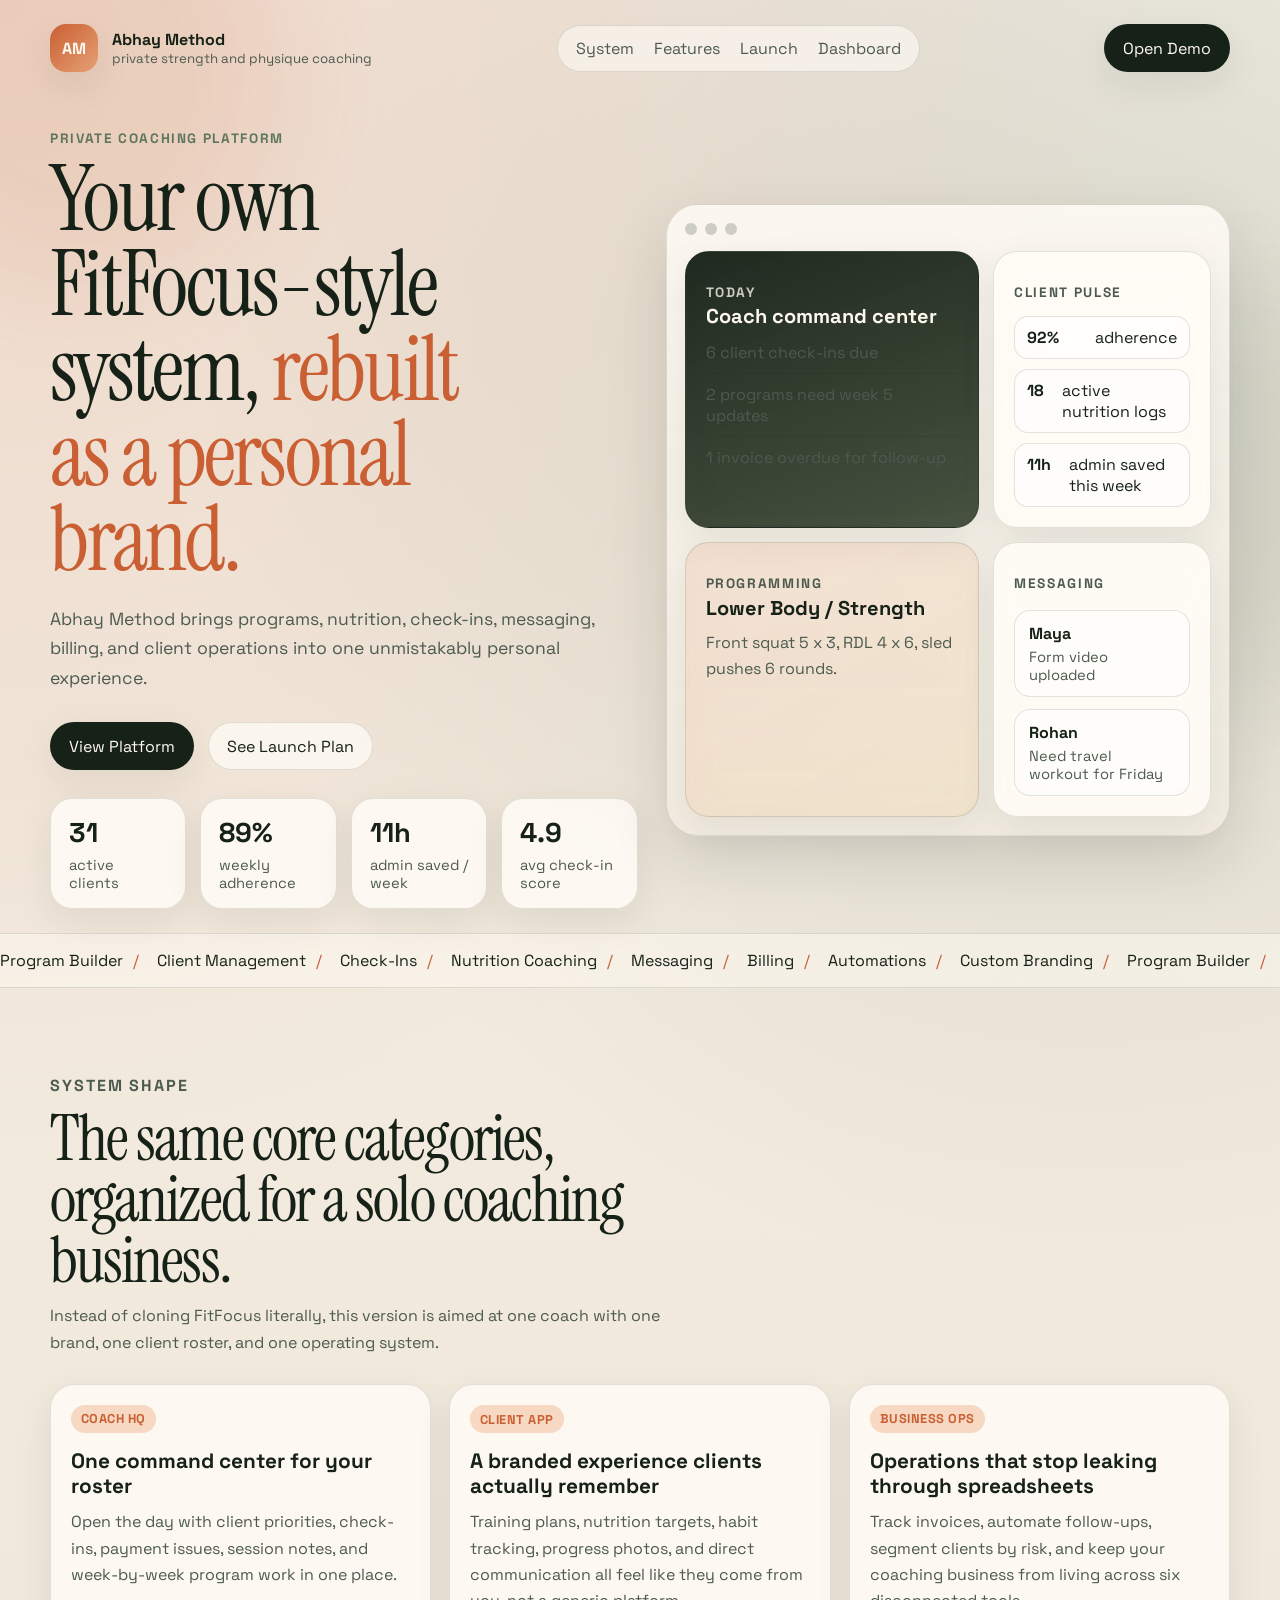
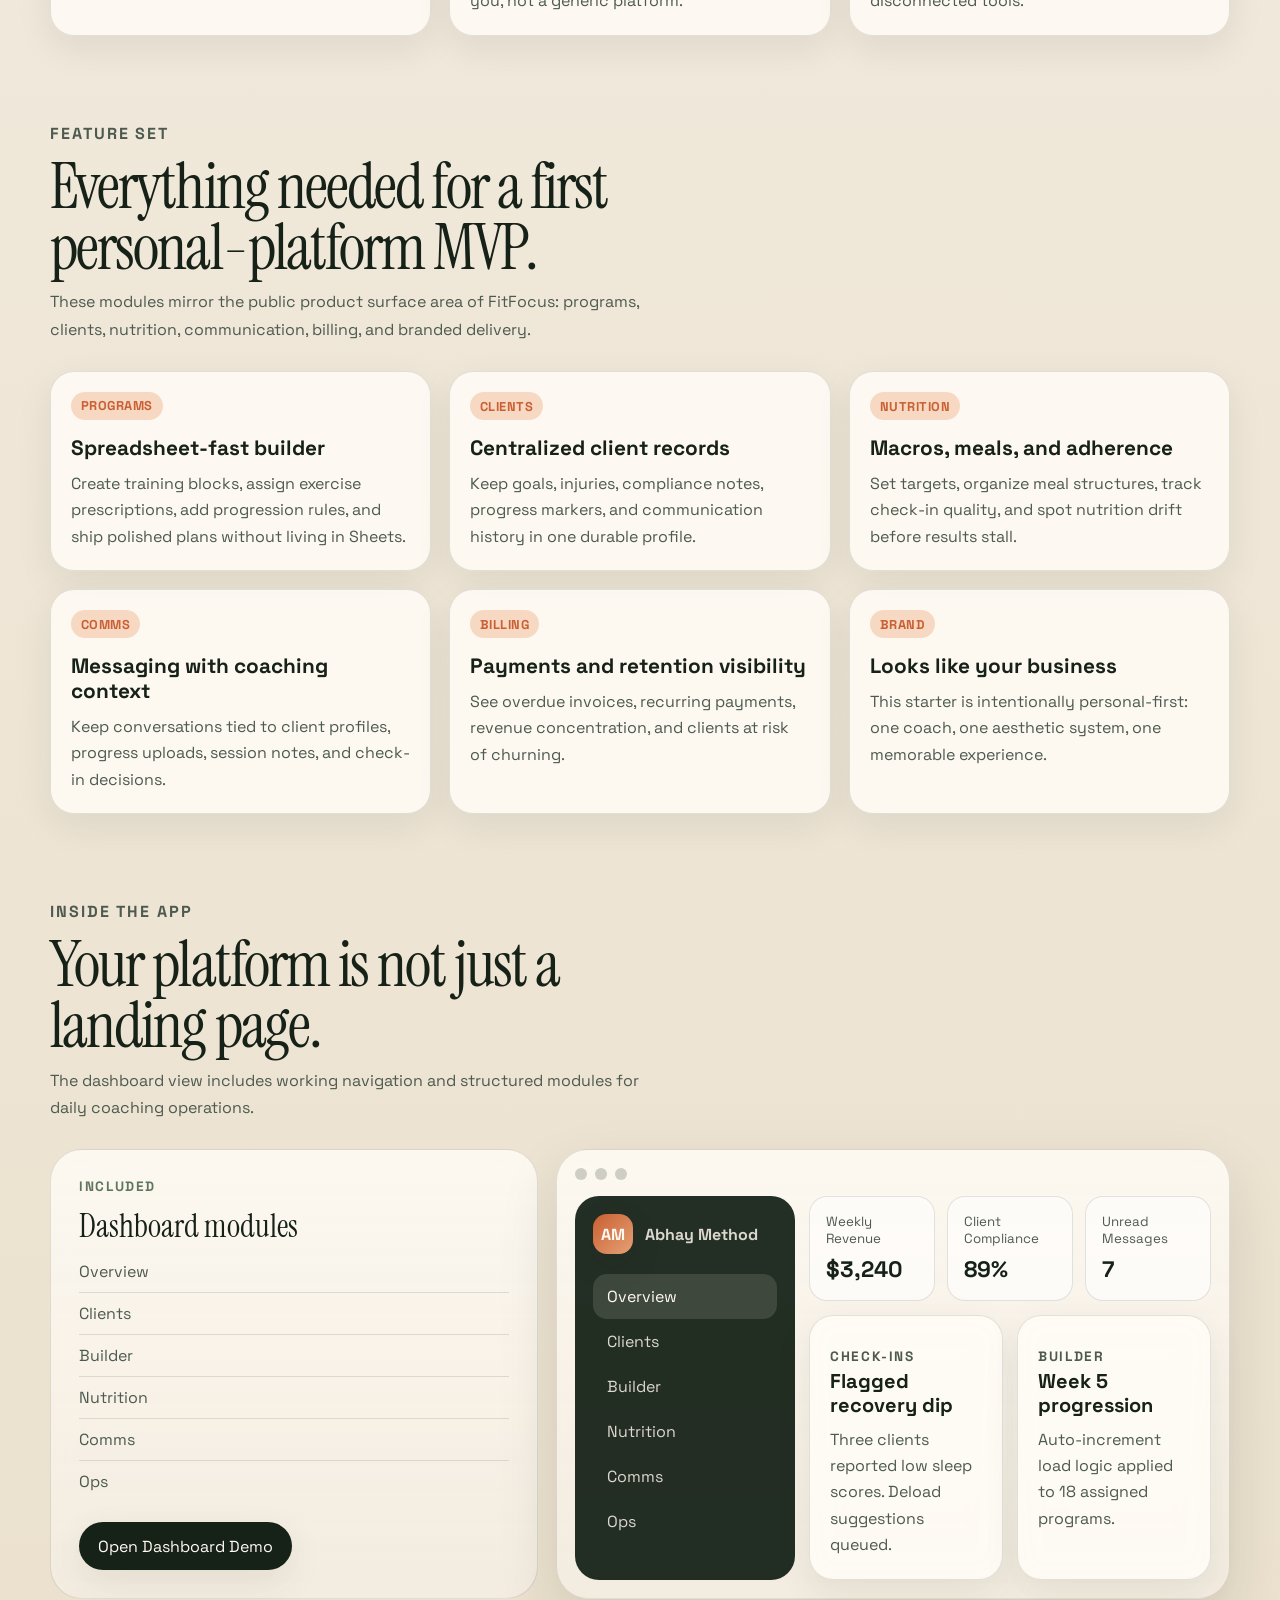
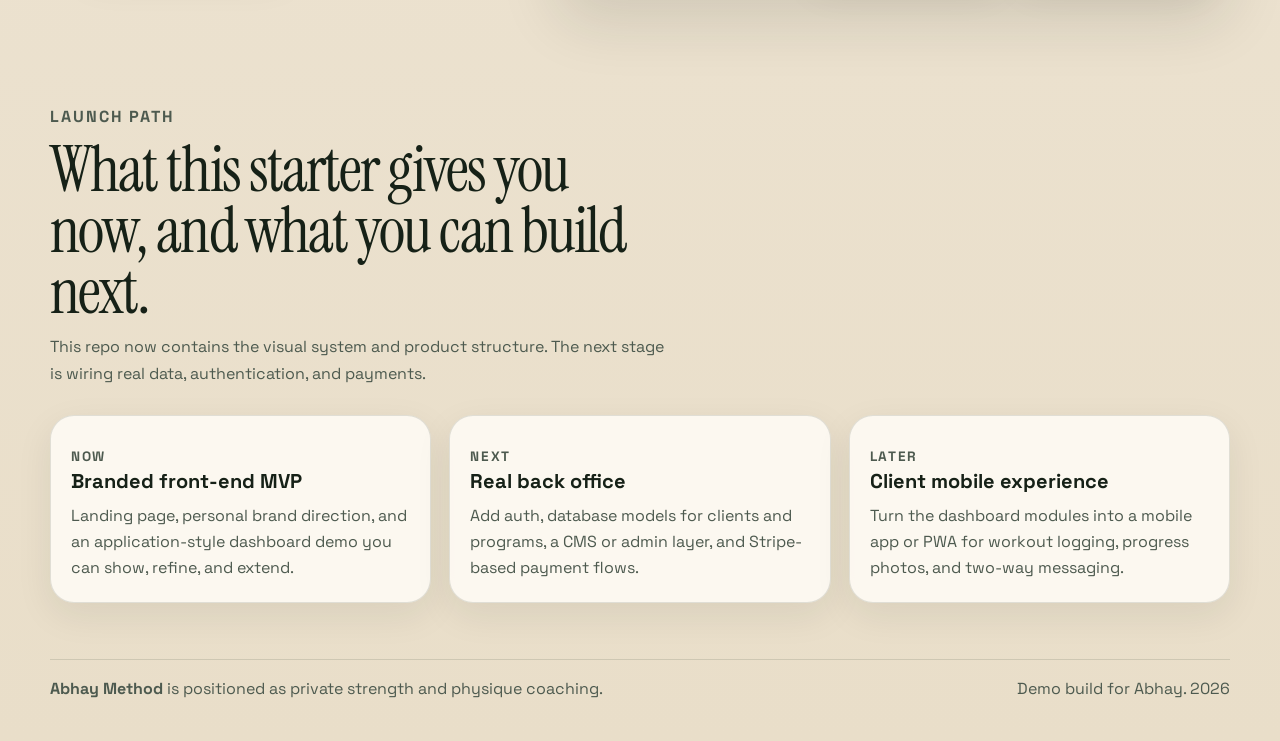
==== index.html @ 8ef7fa8e "added initial phase" ====
<!doctype html>
<html lang="en">
  <head>
    <meta charset="UTF-8" />
    <meta name="viewport" content="width=device-width, initial-scale=1.0" />
    <meta
      name="description"
      content="A personal coaching platform for workout programming, client management, nutrition, messaging, and billing."
    />
    <title>Abhay Method | Personal Coaching Platform</title>
    <link rel="preconnect" href="https://fonts.googleapis.com" />
    <link rel="preconnect" href="https://fonts.gstatic.com" crossorigin />
    <link
      href="https://fonts.googleapis.com/css2?family=Instrument+Serif:ital@0;1&family=Space+Grotesk:wght@400;500;700&display=swap"
      rel="stylesheet"
    />
    <link rel="stylesheet" href="./styles.css" />
  </head>
  <body class="page-landing">
    <div class="background-orb orb-one" aria-hidden="true"></div>
    <div class="background-orb orb-two" aria-hidden="true"></div>

    <header class="site-header">
      <a class="brand-mark" href="./index.html" aria-label="Go to homepage">
        <span class="brand-monogram" data-brand-short></span>
        <span>
          <strong data-brand-name></strong>
          <small data-brand-descriptor></small>
        </span>
      </a>

      <nav class="site-nav" aria-label="Main navigation">
        <a href="#system">System</a>
        <a href="#features">Features</a>
        <a href="#launch">Launch</a>
        <a href="./dashboard.html">Dashboard</a>
      </nav>

      <a class="button button-dark" href="./dashboard.html">Open Demo</a>
    </header>

    <main>
      <section class="hero layout-shell reveal">
        <div class="hero-copy">
          <p class="eyebrow">Private Coaching Platform</p>
          <h1>
            Your own FitFocus-style system,
            <span>rebuilt as a personal brand.</span>
          </h1>
          <p class="lede">
            <span data-brand-name></span> brings programs, nutrition, check-ins,
            messaging, billing, and client operations into one unmistakably
            personal experience.
          </p>

          <div class="hero-actions">
            <a class="button button-dark" href="./dashboard.html">View Platform</a>
            <a class="button button-light" href="#launch">See Launch Plan</a>
          </div>

          <div class="metric-row" id="landing-metrics" aria-label="Business metrics"></div>
        </div>

        <div class="hero-stage">
          <div class="hero-window surface-panel">
            <div class="window-bar">
              <span></span>
              <span></span>
              <span></span>
            </div>

            <div class="hero-window-grid">
              <article class="surface-card card-strong">
                <p class="card-label">Today</p>
                <h2>Coach command center</h2>
                <ul class="micro-list">
                  <li>6 client check-ins due</li>
                  <li>2 programs need week 5 updates</li>
                  <li>1 invoice overdue for follow-up</li>
                </ul>
              </article>

              <article class="surface-card">
                <p class="card-label">Client Pulse</p>
                <div class="progress-stack">
                  <span><strong>92%</strong> adherence</span>
                  <span><strong>18</strong> active nutrition logs</span>
                  <span><strong>11h</strong> admin saved this week</span>
                </div>
              </article>

              <article class="surface-card card-accent">
                <p class="card-label">Programming</p>
                <h3>Lower Body / Strength</h3>
                <p>Front squat 5 x 3, RDL 4 x 6, sled pushes 6 rounds.</p>
              </article>

              <article class="surface-card">
                <p class="card-label">Messaging</p>
                <div class="message-peek">
                  <div>
                    <strong>Maya</strong>
                    <span>Form video uploaded</span>
                  </div>
                  <div>
                    <strong>Rohan</strong>
                    <span>Need travel workout for Friday</span>
                  </div>
                </div>
              </article>
            </div>
          </div>
        </div>
      </section>

      <section class="ticker reveal" aria-label="Feature highlights">
        <div class="ticker-track">
          <span>Program Builder</span>
          <span>Client Management</span>
          <span>Check-Ins</span>
          <span>Nutrition Coaching</span>
          <span>Messaging</span>
          <span>Billing</span>
          <span>Automations</span>
          <span>Custom Branding</span>
          <span>Program Builder</span>
          <span>Client Management</span>
          <span>Check-Ins</span>
          <span>Nutrition Coaching</span>
          <span>Messaging</span>
          <span>Billing</span>
          <span>Automations</span>
          <span>Custom Branding</span>
        </div>
      </section>

      <section class="section layout-shell reveal" id="system">
        <div class="section-heading">
          <p class="eyebrow">System Shape</p>
          <h2>The same core categories, organized for a solo coaching business.</h2>
          <p>
            Instead of cloning FitFocus literally, this version is aimed at one
            coach with one brand, one client roster, and one operating system.
          </p>
        </div>

        <div class="system-grid" id="system-grid"></div>
      </section>

      <section class="section layout-shell reveal" id="features">
        <div class="section-heading">
          <p class="eyebrow">Feature Set</p>
          <h2>Everything needed for a first personal-platform MVP.</h2>
          <p>
            These modules mirror the public product surface area of FitFocus:
            programs, clients, nutrition, communication, billing, and branded
            delivery.
          </p>
        </div>

        <div class="feature-grid" id="feature-grid"></div>
      </section>

      <section class="section layout-shell reveal preview-section">
        <div class="section-heading">
          <p class="eyebrow">Inside The App</p>
          <h2>Your platform is not just a landing page.</h2>
          <p>
            The dashboard view includes working navigation and structured modules
            for daily coaching operations.
          </p>
        </div>

        <div class="preview-layout">
          <div class="surface-panel preview-note">
            <p class="card-label">Included</p>
            <h3>Dashboard modules</h3>
            <ul class="micro-list" id="module-list"></ul>
            <a class="button button-dark" href="./dashboard.html">Open Dashboard Demo</a>
          </div>

          <div class="surface-panel preview-browser">
            <div class="window-bar">
              <span></span>
              <span></span>
              <span></span>
            </div>

            <div class="browser-shot">
              <aside class="browser-sidebar">
                <div class="sidebar-brand">
                  <span class="brand-monogram small" data-brand-short></span>
                  <strong data-brand-name></strong>
                </div>
                <button class="nav-pill active">Overview</button>
                <button class="nav-pill">Clients</button>
                <button class="nav-pill">Builder</button>
                <button class="nav-pill">Nutrition</button>
                <button class="nav-pill">Comms</button>
                <button class="nav-pill">Ops</button>
              </aside>

              <div class="browser-main">
                <div class="browser-kpis">
                  <div class="mini-stat">
                    <small>Weekly Revenue</small>
                    <strong>$3,240</strong>
                  </div>
                  <div class="mini-stat">
                    <small>Client Compliance</small>
                    <strong>89%</strong>
                  </div>
                  <div class="mini-stat">
                    <small>Unread Messages</small>
                    <strong>7</strong>
                  </div>
                </div>

                <div class="browser-cards">
                  <article class="surface-card">
                    <p class="card-label">Check-Ins</p>
                    <h3>Flagged recovery dip</h3>
                    <p>Three clients reported low sleep scores. Deload suggestions queued.</p>
                  </article>
                  <article class="surface-card">
                    <p class="card-label">Builder</p>
                    <h3>Week 5 progression</h3>
                    <p>Auto-increment load logic applied to 18 assigned programs.</p>
                  </article>
                </div>
              </div>
            </div>
          </div>
        </div>
      </section>

      <section class="section layout-shell reveal" id="launch">
        <div class="section-heading">
          <p class="eyebrow">Launch Path</p>
          <h2>What this starter gives you now, and what you can build next.</h2>
          <p>
            This repo now contains the visual system and product structure. The
            next stage is wiring real data, authentication, and payments.
          </p>
        </div>

        <div class="launch-grid">
          <article class="surface-card">
            <p class="card-label">Now</p>
            <h3>Branded front-end MVP</h3>
            <p>
              Landing page, personal brand direction, and an application-style
              dashboard demo you can show, refine, and extend.
            </p>
          </article>

          <article class="surface-card">
            <p class="card-label">Next</p>
            <h3>Real back office</h3>
            <p>
              Add auth, database models for clients and programs, a CMS or admin
              layer, and Stripe-based payment flows.
            </p>
          </article>

          <article class="surface-card">
            <p class="card-label">Later</p>
            <h3>Client mobile experience</h3>
            <p>
              Turn the dashboard modules into a mobile app or PWA for workout
              logging, progress photos, and two-way messaging.
            </p>
          </article>
        </div>
      </section>
    </main>

    <footer class="site-footer">
      <p>
        <strong data-brand-name></strong> is positioned as
        <span data-brand-descriptor></span>.
      </p>
      <p>Demo build for <span data-coach-name></span>. <span data-current-year></span></p>
    </footer>

    <script src="./script.js"></script>
  </body>
</html>
---- styles.css ----
:root {
  --page-bg: #f5efe6;
  --page-bg-2: #e9dec9;
  --paper: rgba(255, 252, 246, 0.86);
  --paper-strong: #fffaf3;
  --ink: #162117;
  --ink-soft: #4d5a4f;
  --line: rgba(22, 33, 23, 0.12);
  --line-strong: rgba(22, 33, 23, 0.2);
  --accent: #c95f32;
  --accent-soft: #f6d8c3;
  --moss: #5e765d;
  --gold: #d6aa50;
  --shadow: 0 24px 60px rgba(22, 33, 23, 0.12);
  --shadow-soft: 0 12px 36px rgba(22, 33, 23, 0.08);
  --radius-xl: 32px;
  --radius-lg: 24px;
  --radius-md: 18px;
  --radius-sm: 14px;
  --shell-width: min(1180px, calc(100vw - 40px));
}

*,
*::before,
*::after {
  box-sizing: border-box;
}

html {
  scroll-behavior: smooth;
}

body {
  margin: 0;
  color: var(--ink);
  background:
    radial-gradient(circle at top left, rgba(201, 95, 50, 0.16), transparent 28%),
    radial-gradient(circle at 85% 10%, rgba(94, 118, 93, 0.18), transparent 24%),
    linear-gradient(180deg, var(--page-bg) 0%, var(--page-bg-2) 100%);
  font-family: "Space Grotesk", sans-serif;
  min-height: 100vh;
}

img {
  max-width: 100%;
  display: block;
}

a {
  color: inherit;
  text-decoration: none;
}

button,
input {
  font: inherit;
}

button {
  cursor: pointer;
}

.page-landing {
  position: relative;
  overflow-x: hidden;
}

.background-orb {
  position: fixed;
  width: 26rem;
  aspect-ratio: 1;
  border-radius: 50%;
  filter: blur(50px);
  opacity: 0.35;
  pointer-events: none;
  z-index: 0;
}

.orb-one {
  background: rgba(201, 95, 50, 0.28);
  top: -8rem;
  left: -8rem;
}

.orb-two {
  background: rgba(94, 118, 93, 0.24);
  right: -10rem;
  top: 18rem;
}

.site-header,
.hero,
.section,
.site-footer {
  position: relative;
  z-index: 1;
}

.layout-shell {
  width: var(--shell-width);
  margin: 0 auto;
}

.site-header {
  width: var(--shell-width);
  margin: 0 auto;
  padding: 24px 0 10px;
  display: flex;
  align-items: center;
  justify-content: space-between;
  gap: 24px;
}

.brand-mark {
  display: inline-flex;
  align-items: center;
  gap: 14px;
  min-width: 0;
}

.brand-mark strong,
.brand-mark small {
  display: block;
}

.brand-mark small {
  color: var(--ink-soft);
}

.brand-monogram {
  width: 48px;
  height: 48px;
  border-radius: 16px;
  display: grid;
  place-items: center;
  background: linear-gradient(135deg, var(--accent) 0%, #e6a175 100%);
  color: #fff9f2;
  font-weight: 700;
  box-shadow: var(--shadow-soft);
}

.brand-monogram.small {
  width: 40px;
  height: 40px;
  border-radius: 14px;
}

.site-nav {
  display: inline-flex;
  align-items: center;
  gap: 20px;
  padding: 12px 18px;
  border: 1px solid var(--line);
  background: rgba(255, 252, 246, 0.58);
  backdrop-filter: blur(12px);
  border-radius: 999px;
  color: var(--ink-soft);
}

.site-nav a:hover,
.sidebar-nav button:hover {
  color: var(--ink);
}

.button {
  display: inline-flex;
  align-items: center;
  justify-content: center;
  gap: 8px;
  min-height: 48px;
  padding: 0 18px;
  border-radius: 999px;
  border: 1px solid transparent;
  transition:
    transform 180ms ease,
    background-color 180ms ease,
    border-color 180ms ease,
    color 180ms ease;
}

.button:hover {
  transform: translateY(-1px);
}

.button-dark {
  background: var(--ink);
  color: #fff9f2;
  box-shadow: var(--shadow-soft);
}

.button-light {
  background: rgba(255, 252, 246, 0.72);
  border-color: var(--line);
}

.button.full-width {
  width: 100%;
}

.hero {
  display: grid;
  grid-template-columns: 1.02fr 0.98fr;
  align-items: center;
  gap: 28px;
  padding: 48px 0 24px;
}

.hero-copy h1,
.section-heading h2,
.sidebar-note h2,
.dashboard-topbar h1,
.module-header h2 {
  margin: 0;
  font-family: "Instrument Serif", serif;
  font-weight: 400;
  letter-spacing: -0.03em;
  line-height: 0.95;
}

.hero-copy h1 {
  font-size: clamp(3.7rem, 7vw, 6.5rem);
  max-width: 11ch;
}

.hero-copy h1 span {
  color: var(--accent);
}

.lede,
.section-heading p,
.surface-card p,
.module-description,
.site-footer,
.action-list,
.micro-list {
  color: var(--ink-soft);
}

.lede {
  max-width: 56ch;
  margin: 22px 0 0;
  font-size: 1.1rem;
  line-height: 1.7;
}

.eyebrow,
.card-label,
.sidebar-heading {
  margin: 0 0 10px;
  color: var(--moss);
  font-size: 0.85rem;
  font-weight: 700;
  letter-spacing: 0.12em;
  text-transform: uppercase;
}

.hero-actions {
  display: flex;
  flex-wrap: wrap;
  gap: 14px;
  margin-top: 28px;
}

.metric-row {
  display: grid;
  grid-template-columns: repeat(4, minmax(0, 1fr));
  gap: 14px;
  margin-top: 28px;
}

.metric-pill,
.kpi-card,
.surface-card,
.surface-panel,
.app-sidebar,
.dashboard-main {
  border: 1px solid var(--line);
  background: var(--paper);
  backdrop-filter: blur(14px);
}

.metric-pill {
  padding: 16px 18px;
  border-radius: 22px;
  box-shadow: var(--shadow-soft);
}

.metric-pill strong {
  display: block;
  font-size: 1.7rem;
  color: var(--ink);
}

.metric-pill span {
  display: block;
  margin-top: 6px;
  color: var(--ink-soft);
  font-size: 0.92rem;
}

.hero-stage {
  min-width: 0;
}

.hero-window,
.preview-browser {
  padding: 18px;
  border-radius: var(--radius-xl);
  box-shadow: var(--shadow);
}

.surface-panel {
  background: linear-gradient(180deg, rgba(255, 252, 246, 0.84), rgba(245, 238, 228, 0.78));
}

.window-bar {
  display: flex;
  gap: 8px;
}

.window-bar span {
  width: 12px;
  height: 12px;
  border-radius: 50%;
  background: rgba(22, 33, 23, 0.2);
}

.hero-window-grid {
  display: grid;
  grid-template-columns: 1.15fr 0.85fr;
  gap: 14px;
  margin-top: 16px;
}

.surface-card {
  padding: 20px;
  border-radius: var(--radius-lg);
  box-shadow: var(--shadow-soft);
}

.surface-card h2,
.surface-card h3,
.surface-card h4 {
  margin: 0;
  font-size: 1.25rem;
  line-height: 1.2;
}

.surface-card p {
  margin: 10px 0 0;
  line-height: 1.65;
}

.card-strong {
  background: linear-gradient(160deg, rgba(22, 33, 23, 0.96), rgba(60, 72, 53, 0.94));
  color: #fff8ef;
}

.card-strong .card-label,
.card-strong p {
  color: rgba(255, 248, 239, 0.78);
}

.card-accent {
  background: linear-gradient(150deg, rgba(201, 95, 50, 0.14), rgba(214, 170, 80, 0.16));
}

.micro-list,
.action-list {
  list-style: none;
  padding: 0;
  margin: 14px 0 0;
}

.micro-list li,
.action-list li {
  padding: 10px 0;
  border-top: 1px solid var(--line);
}

.micro-list li:first-child,
.action-list li:first-child {
  border-top: 0;
  padding-top: 0;
}

.progress-stack {
  display: grid;
  gap: 10px;
  margin-top: 12px;
}

.progress-stack span {
  display: flex;
  justify-content: space-between;
  gap: 18px;
  padding: 10px 12px;
  background: rgba(255, 255, 255, 0.54);
  border: 1px solid var(--line);
  border-radius: 14px;
}

.message-peek {
  display: grid;
  gap: 12px;
  margin-top: 14px;
}

.message-peek div {
  padding: 12px 14px;
  border-radius: 16px;
  background: rgba(255, 255, 255, 0.54);
  border: 1px solid var(--line);
}

.message-peek strong,
.message-peek span {
  display: block;
}

.message-peek span {
  margin-top: 4px;
  color: var(--ink-soft);
  font-size: 0.92rem;
}

.ticker {
  overflow: hidden;
  width: 100%;
  border-top: 1px solid var(--line);
  border-bottom: 1px solid var(--line);
  background: rgba(255, 250, 243, 0.48);
}

.ticker-track {
  display: inline-flex;
  gap: 18px;
  padding: 16px 0;
  white-space: nowrap;
  animation: ticker-scroll 30s linear infinite;
}

.ticker-track span {
  display: inline-flex;
  align-items: center;
  gap: 10px;
}

.ticker-track span::after {
  content: "/";
  color: var(--accent);
}

@keyframes ticker-scroll {
  from {
    transform: translateX(0);
  }
  to {
    transform: translateX(-50%);
  }
}

.section {
  padding: 84px 0 0;
}

.section-heading {
  display: grid;
  gap: 10px;
  max-width: 62ch;
}

.section-heading h2 {
  font-size: clamp(2.4rem, 5vw, 4.2rem);
}

.section-heading p {
  margin: 0;
  line-height: 1.7;
  font-size: 1rem;
}

.system-grid,
.feature-grid,
.launch-grid {
  display: grid;
  gap: 18px;
  margin-top: 28px;
}

.system-grid {
  grid-template-columns: repeat(3, minmax(0, 1fr));
}

.feature-grid {
  grid-template-columns: repeat(3, minmax(0, 1fr));
}

.launch-grid {
  grid-template-columns: repeat(3, minmax(0, 1fr));
  padding-bottom: 56px;
}

.system-card h3,
.feature-card h3 {
  font-size: 1.3rem;
}

.surface-card .chip + h3 {
  margin-top: 16px;
}

.chip {
  display: inline-flex;
  align-items: center;
  min-height: 28px;
  padding: 0 10px;
  border-radius: 999px;
  background: var(--accent-soft);
  color: var(--accent);
  font-size: 0.8rem;
  font-weight: 700;
  letter-spacing: 0.04em;
  text-transform: uppercase;
}

.preview-section {
  padding-bottom: 20px;
}

.preview-layout {
  display: grid;
  grid-template-columns: 0.42fr 0.58fr;
  gap: 18px;
  margin-top: 28px;
}

.preview-note {
  padding: 28px;
  border-radius: var(--radius-xl);
}

.preview-note h3 {
  margin: 0;
  font-size: 2rem;
  font-family: "Instrument Serif", serif;
  font-weight: 400;
}

.preview-note .button {
  margin-top: 20px;
}

.preview-browser {
  min-width: 0;
}

.browser-shot {
  display: grid;
  grid-template-columns: 220px 1fr;
  gap: 14px;
  margin-top: 16px;
}

.browser-sidebar {
  padding: 18px;
  border-radius: var(--radius-lg);
  background: rgba(22, 33, 23, 0.94);
  color: rgba(255, 248, 239, 0.84);
}

.sidebar-brand {
  display: flex;
  align-items: center;
  gap: 12px;
  margin-bottom: 20px;
}

.nav-pill {
  width: 100%;
  text-align: left;
  background: transparent;
  color: inherit;
  border: 0;
  padding: 12px 14px;
  border-radius: 14px;
}

.nav-pill.active {
  background: rgba(255, 248, 239, 0.12);
  color: #fffaf3;
}

.browser-main {
  display: grid;
  gap: 14px;
}

.browser-kpis {
  display: grid;
  grid-template-columns: repeat(3, minmax(0, 1fr));
  gap: 12px;
}

.mini-stat {
  padding: 16px;
  border-radius: 18px;
  background: rgba(255, 255, 255, 0.6);
  border: 1px solid var(--line);
}

.mini-stat small,
.mini-stat strong {
  display: block;
}

.mini-stat small {
  color: var(--ink-soft);
}

.mini-stat strong {
  margin-top: 8px;
  font-size: 1.4rem;
}

.browser-cards {
  display: grid;
  grid-template-columns: repeat(2, minmax(0, 1fr));
  gap: 14px;
}

.site-footer {
  width: var(--shell-width);
  margin: 0 auto;
  padding: 18px 0 42px;
  display: flex;
  align-items: center;
  justify-content: space-between;
  gap: 18px;
  border-top: 1px solid var(--line);
}

.site-footer p {
  margin: 0;
}

.page-dashboard {
  background:
    radial-gradient(circle at 15% 0%, rgba(201, 95, 50, 0.16), transparent 22%),
    linear-gradient(180deg, #e8dcc9 0%, #ede3d4 36%, #efe7dc 100%);
}

.dashboard-shell {
  display: grid;
  grid-template-columns: 280px minmax(0, 1fr);
  gap: 18px;
  width: min(1440px, calc(100vw - 36px));
  margin: 18px auto;
  min-height: calc(100vh - 36px);
}

.app-sidebar {
  padding: 24px;
  border-radius: 30px;
  display: flex;
  flex-direction: column;
  gap: 24px;
  box-shadow: var(--shadow);
}

.sidebar-block {
  display: grid;
  gap: 14px;
}

.sidebar-nav {
  display: grid;
  gap: 8px;
}

.sidebar-nav button {
  display: flex;
  align-items: center;
  justify-content: space-between;
  width: 100%;
  border: 0;
  padding: 14px 16px;
  border-radius: 18px;
  background: transparent;
  color: var(--ink-soft);
  text-align: left;
  transition:
    background-color 180ms ease,
    color 180ms ease,
    transform 180ms ease;
}

.sidebar-nav button.active {
  background: rgba(201, 95, 50, 0.1);
  color: var(--ink);
  transform: translateX(2px);
}

.sidebar-note {
  margin-top: auto;
}

.dashboard-main {
  padding: 24px;
  border-radius: 30px;
  box-shadow: var(--shadow);
}

.dashboard-topbar {
  display: flex;
  align-items: flex-start;
  justify-content: space-between;
  gap: 18px;
}

.dashboard-topbar h1 {
  font-size: clamp(2.6rem, 5vw, 4.5rem);
  max-width: 12ch;
}

.topbar-status {
  display: flex;
  flex-wrap: wrap;
  gap: 10px;
}

.status-pill {
  display: inline-flex;
  align-items: center;
  min-height: 38px;
  padding: 0 14px;
  border-radius: 999px;
  background: rgba(255, 252, 246, 0.72);
  border: 1px solid var(--line);
}

.status-pill.muted {
  color: var(--ink-soft);
}

.kpi-grid {
  display: grid;
  grid-template-columns: repeat(4, minmax(0, 1fr));
  gap: 14px;
  margin-top: 24px;
}

.kpi-card {
  padding: 18px;
  border-radius: 22px;
  box-shadow: var(--shadow-soft);
}

.kpi-card small,
.kpi-card strong,
.kpi-card span {
  display: block;
}

.kpi-card small {
  color: var(--ink-soft);
}

.kpi-card strong {
  margin-top: 8px;
  font-size: 1.8rem;
}

.kpi-card span {
  margin-top: 6px;
  font-size: 0.92rem;
  color: var(--moss);
}

.dashboard-content {
  display: grid;
  grid-template-columns: minmax(0, 1fr) 300px;
  gap: 18px;
  margin-top: 18px;
}

.content-column {
  min-width: 0;
}

.module-header {
  display: flex;
  align-items: end;
  justify-content: space-between;
  gap: 18px;
  margin-bottom: 18px;
}

.module-header h2 {
  font-size: clamp(2rem, 4vw, 3rem);
}

.module-description {
  margin: 0;
  max-width: 38ch;
  line-height: 1.65;
}

.dashboard-rail {
  display: grid;
  gap: 14px;
  align-content: start;
}

.rail-card {
  padding: 22px;
}

.module-grid {
  display: grid;
  gap: 14px;
}

.overview-grid {
  grid-template-columns: 1.1fr 0.9fr;
}

.clients-grid,
.ops-grid,
.nutrition-grid,
.comms-grid {
  grid-template-columns: 1fr 1fr;
}

.builder-grid {
  grid-template-columns: 1.15fr 0.85fr;
}

.list-card,
.detail-card,
.builder-card,
.message-card,
.ledger-card {
  min-width: 0;
}

.panel-subgrid {
  display: grid;
  gap: 12px;
  margin-top: 14px;
}

.two-up {
  grid-template-columns: repeat(2, minmax(0, 1fr));
}

.three-up {
  grid-template-columns: repeat(3, minmax(0, 1fr));
}

.metric-chip {
  padding: 12px 14px;
  border-radius: 16px;
  background: rgba(255, 255, 255, 0.54);
  border: 1px solid var(--line);
}

.metric-chip strong,
.metric-chip span {
  display: block;
}

.metric-chip span {
  margin-top: 6px;
  color: var(--ink-soft);
  font-size: 0.9rem;
}

.stack-list {
  display: grid;
  gap: 10px;
  margin-top: 14px;
}

.stack-item,
.client-row,
.invoice-row,
.workflow-row,
.meal-row,
.thread-row,
.exercise-row {
  display: grid;
  gap: 6px;
  padding: 14px 16px;
  border-radius: 16px;
  background: rgba(255, 255, 255, 0.54);
  border: 1px solid var(--line);
}

.stack-item strong,
.client-row strong,
.invoice-row strong,
.workflow-row strong,
.meal-row strong,
.thread-row strong,
.exercise-row strong {
  font-size: 1rem;
}

.stack-item span,
.client-row span,
.invoice-row span,
.workflow-row span,
.meal-row span,
.thread-row span,
.exercise-row span {
  color: var(--ink-soft);
  font-size: 0.92rem;
  line-height: 1.5;
}

.bar-chart {
  display: grid;
  gap: 12px;
  margin-top: 14px;
}

.bar-row {
  display: grid;
  grid-template-columns: 96px 1fr 56px;
  align-items: center;
  gap: 12px;
}

.bar-row span {
  color: var(--ink-soft);
  font-size: 0.92rem;
}

.bar {
  position: relative;
  height: 10px;
  border-radius: 999px;
  background: rgba(22, 33, 23, 0.08);
  overflow: hidden;
}

.bar::after {
  content: "";
  position: absolute;
  inset: 0 auto 0 0;
  width: var(--fill, 50%);
  border-radius: inherit;
  background: linear-gradient(90deg, var(--accent), #e6ad5f);
}

.client-row,
.invoice-row,
.thread-row {
  grid-template-columns: minmax(0, 1.15fr) 0.9fr 0.8fr;
  align-items: center;
}

.client-row strong,
.invoice-row strong,
.thread-row strong {
  font-size: 0.98rem;
}

.client-row span,
.invoice-row span,
.thread-row span {
  margin: 0;
}

.badge {
  display: inline-flex;
  align-items: center;
  justify-content: center;
  min-height: 28px;
  padding: 0 10px;
  border-radius: 999px;
  background: rgba(201, 95, 50, 0.12);
  color: var(--accent);
  font-size: 0.8rem;
  font-weight: 700;
  justify-self: start;
}

.badge.good {
  background: rgba(94, 118, 93, 0.14);
  color: var(--moss);
}

.badge.warn {
  background: rgba(214, 170, 80, 0.18);
  color: #946600;
}

.program-grid {
  display: grid;
  gap: 12px;
  margin-top: 14px;
}

.program-day {
  padding: 16px;
  border-radius: 18px;
  background: rgba(255, 255, 255, 0.54);
  border: 1px solid var(--line);
}

.program-day header {
  display: flex;
  align-items: baseline;
  justify-content: space-between;
  gap: 10px;
}

.program-day h4 {
  margin: 0;
}

.program-day p {
  margin: 10px 0 0;
}

.macro-grid {
  display: grid;
  grid-template-columns: repeat(3, minmax(0, 1fr));
  gap: 12px;
  margin-top: 14px;
}

.macro-card {
  padding: 16px;
  border-radius: 18px;
  background: rgba(255, 255, 255, 0.54);
  border: 1px solid var(--line);
}

.macro-card strong,
.macro-card span {
  display: block;
}

.macro-card strong {
  font-size: 1.6rem;
}

.macro-card span {
  margin-top: 6px;
  color: var(--ink-soft);
}

.message-thread {
  display: grid;
  gap: 12px;
  margin-top: 14px;
}

.chat-bubble {
  width: fit-content;
  max-width: 85%;
  padding: 14px 16px;
  border-radius: 18px;
  background: rgba(255, 255, 255, 0.56);
  border: 1px solid var(--line);
  line-height: 1.6;
}

.chat-bubble.outbound {
  margin-left: auto;
  background: rgba(201, 95, 50, 0.12);
}

.footer-note {
  margin-top: 14px;
  color: var(--ink-soft);
  font-size: 0.92rem;
}

.reveal {
  opacity: 0;
  transform: translateY(24px);
  transition:
    opacity 600ms ease,
    transform 600ms ease;
}

.reveal.visible {
  opacity: 1;
  transform: translateY(0);
}

@media (max-width: 1160px) {
  .hero,
  .preview-layout,
  .dashboard-content,
  .overview-grid,
  .builder-grid,
  .clients-grid,
  .nutrition-grid,
  .comms-grid,
  .ops-grid {
    grid-template-columns: 1fr;
  }

  .system-grid,
  .feature-grid,
  .launch-grid,
  .browser-cards,
  .browser-kpis,
  .kpi-grid,
  .metric-row,
  .macro-grid {
    grid-template-columns: repeat(2, minmax(0, 1fr));
  }

  .dashboard-shell {
    grid-template-columns: 1fr;
  }

  .app-sidebar {
    margin-bottom: 0;
  }
}

@media (max-width: 820px) {
  .site-header,
  .site-footer,
  .module-header,
  .dashboard-topbar {
    flex-direction: column;
    align-items: flex-start;
  }

  .site-nav {
    overflow-x: auto;
    max-width: 100%;
  }

  .hero-copy h1 {
    font-size: clamp(3rem, 14vw, 5rem);
  }

  .hero-window-grid,
  .browser-shot,
  .system-grid,
  .feature-grid,
  .launch-grid,
  .metric-row,
  .kpi-grid,
  .macro-grid,
  .panel-subgrid.two-up,
  .panel-subgrid.three-up,
  .browser-kpis,
  .browser-cards {
    grid-template-columns: 1fr;
  }

  .client-row,
  .invoice-row,
  .thread-row {
    grid-template-columns: 1fr;
  }

  .dashboard-shell,
  .dashboard-main,
  .app-sidebar {
    width: calc(100vw - 20px);
  }

  .dashboard-shell {
    margin: 10px auto;
  }
}
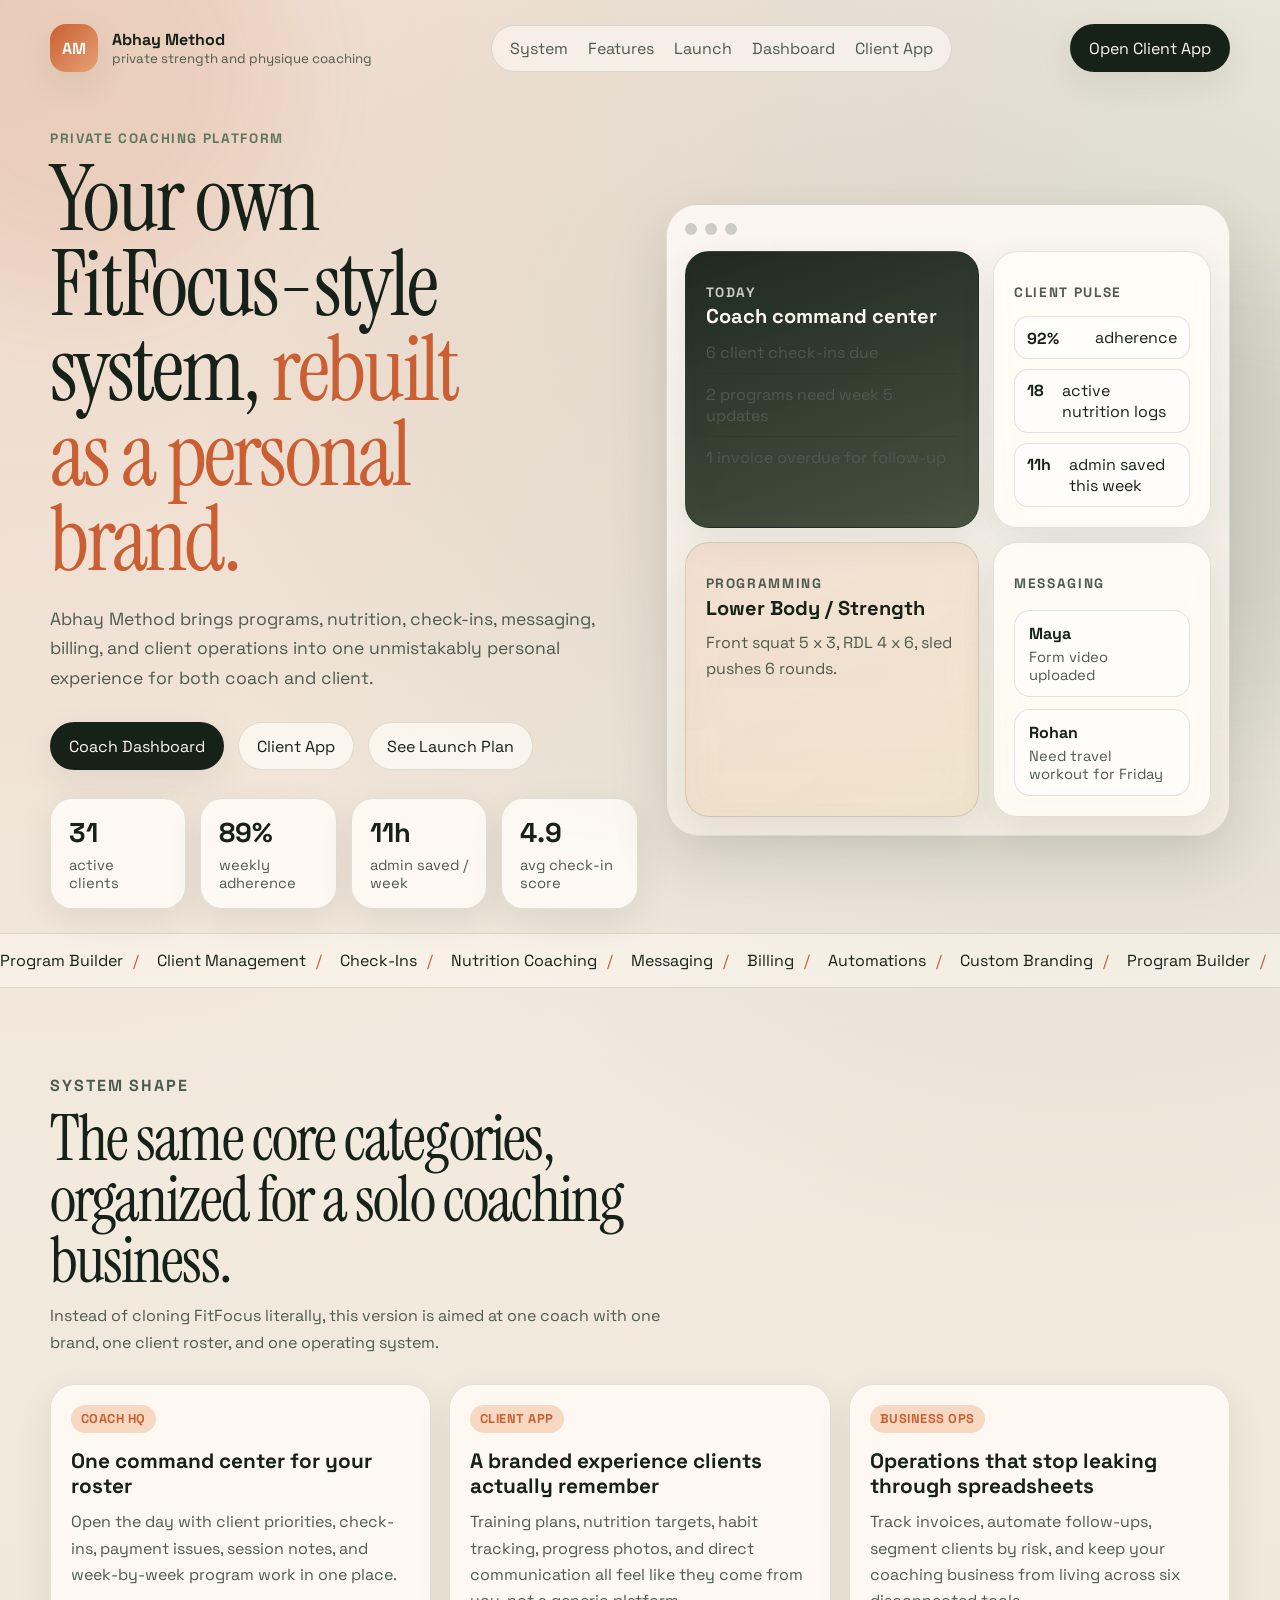
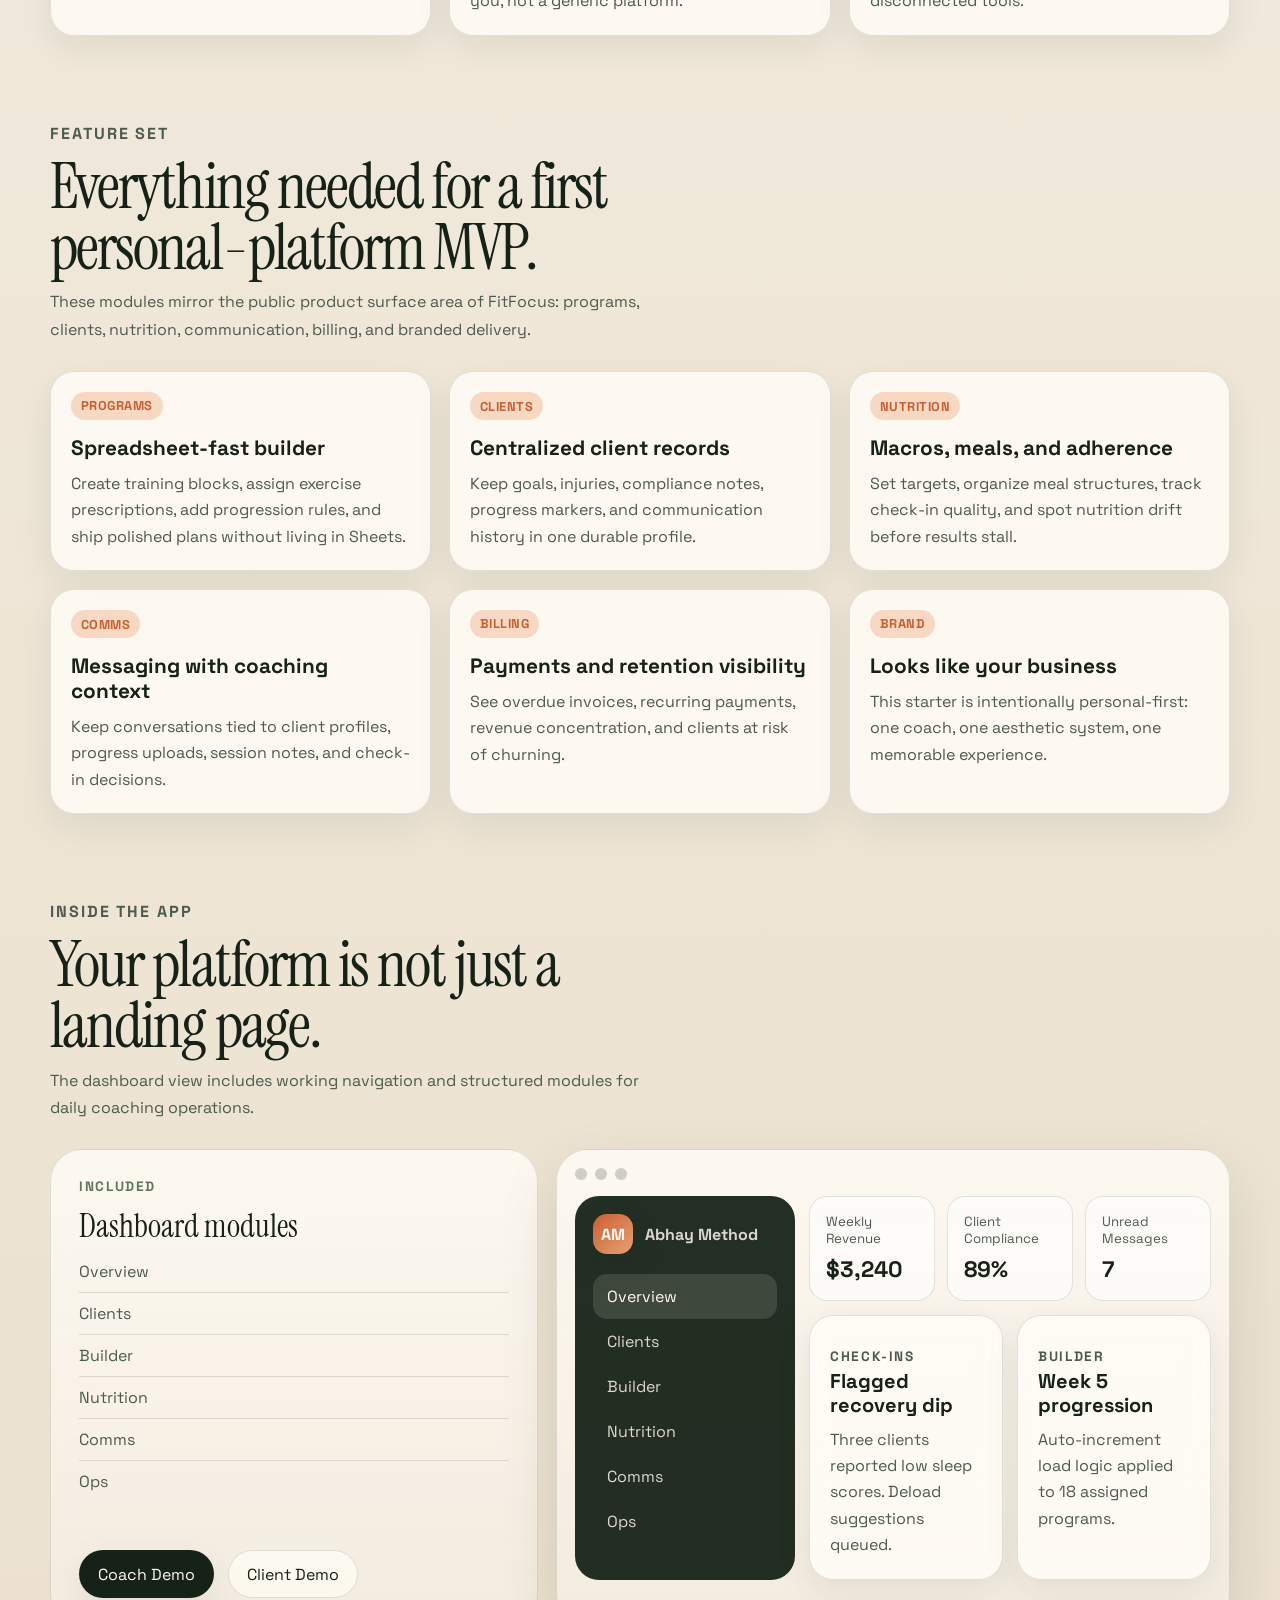
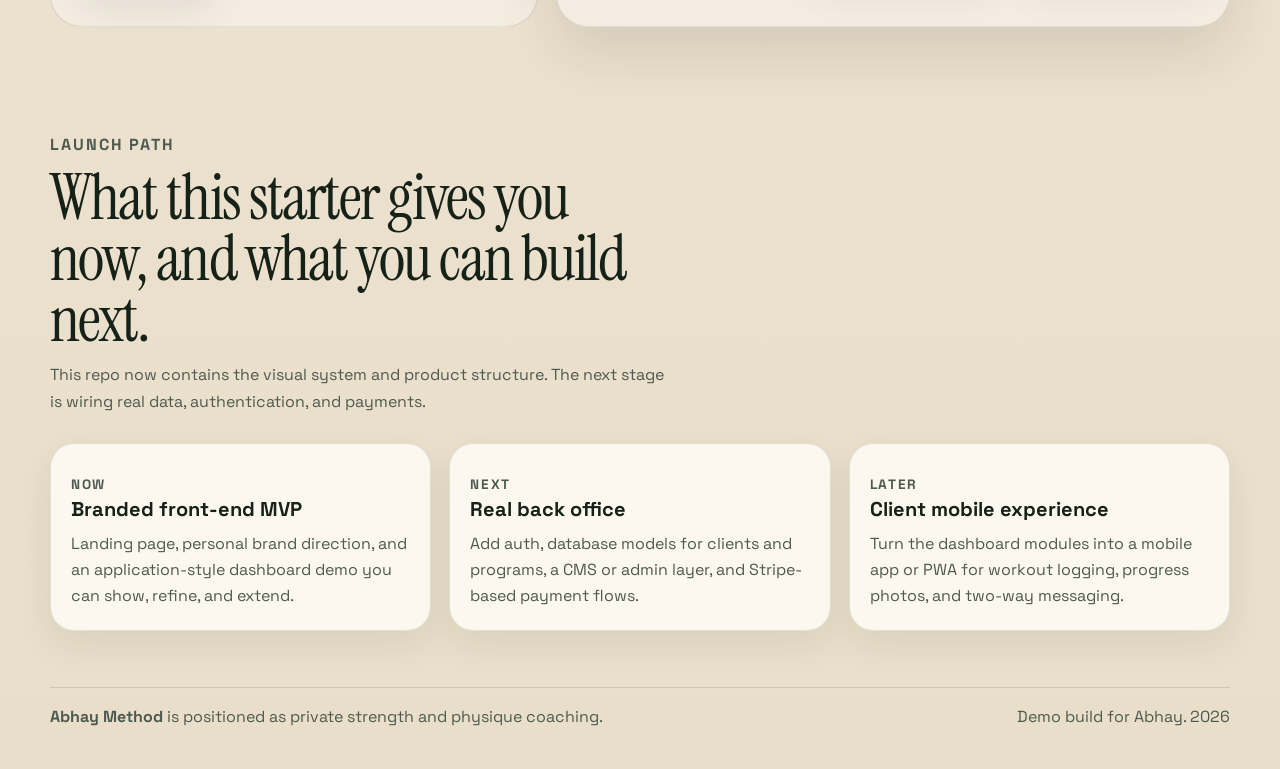
==== commit 1b00e786: "added client side" ====
--- a/index.html
+++ b/index.html
@@ -34,9 +34,10 @@
         <a href="#features">Features</a>
         <a href="#launch">Launch</a>
         <a href="./dashboard.html">Dashboard</a>
+        <a href="./client-app.html">Client App</a>
       </nav>
 
-      <a class="button button-dark" href="./dashboard.html">Open Demo</a>
+      <a class="button button-dark" href="./client-app.html">Open Client App</a>
     </header>
 
     <main>
@@ -50,11 +51,12 @@
           <p class="lede">
             <span data-brand-name></span> brings programs, nutrition, check-ins,
             messaging, billing, and client operations into one unmistakably
-            personal experience.
+            personal experience for both coach and client.
           </p>
 
           <div class="hero-actions">
-            <a class="button button-dark" href="./dashboard.html">View Platform</a>
+            <a class="button button-dark" href="./dashboard.html">Coach Dashboard</a>
+            <a class="button button-light" href="./client-app.html">Client App</a>
             <a class="button button-light" href="#launch">See Launch Plan</a>
           </div>
 
@@ -176,7 +178,10 @@
             <p class="card-label">Included</p>
             <h3>Dashboard modules</h3>
             <ul class="micro-list" id="module-list"></ul>
-            <a class="button button-dark" href="./dashboard.html">Open Dashboard Demo</a>
+            <div class="hero-actions">
+              <a class="button button-dark" href="./dashboard.html">Coach Demo</a>
+              <a class="button button-light" href="./client-app.html">Client Demo</a>
+            </div>
           </div>
 
           <div class="surface-panel preview-browser">
--- a/styles.css
+++ b/styles.css
@@ -705,6 +705,12 @@
   margin-top: auto;
 }
 
+.sidebar-actions {
+  display: grid;
+  gap: 10px;
+  margin-top: 14px;
+}
+
 .dashboard-main {
   padding: 24px;
   border-radius: 30px;
@@ -1080,6 +1086,217 @@
   font-size: 0.92rem;
 }
 
+.page-client {
+  background:
+    radial-gradient(circle at 12% 8%, rgba(214, 170, 80, 0.18), transparent 20%),
+    radial-gradient(circle at 90% 12%, rgba(201, 95, 50, 0.14), transparent 20%),
+    linear-gradient(180deg, #f3ebdf 0%, #ece0cf 45%, #eee5d8 100%);
+}
+
+.client-shell {
+  width: var(--shell-width);
+  margin: 0 auto;
+  padding: 24px 0 42px;
+}
+
+.client-header {
+  display: flex;
+  align-items: center;
+  justify-content: space-between;
+  gap: 24px;
+}
+
+.client-main {
+  padding-top: 36px;
+}
+
+.client-intro {
+  max-width: 62ch;
+}
+
+.client-intro h1 {
+  margin: 0;
+  font-family: "Instrument Serif", serif;
+  font-weight: 400;
+  letter-spacing: -0.03em;
+  line-height: 0.95;
+  font-size: clamp(3rem, 6vw, 5.3rem);
+}
+
+.client-showcase {
+  display: grid;
+  grid-template-columns: minmax(360px, 430px) minmax(0, 1fr);
+  gap: 22px;
+  align-items: start;
+  margin-top: 28px;
+}
+
+.phone-panel {
+  padding: 18px;
+  border-radius: 34px;
+  box-shadow: var(--shadow);
+  position: sticky;
+  top: 18px;
+}
+
+.phone-frame {
+  padding: 16px;
+  border-radius: 32px;
+  border: 1px solid var(--line);
+  background: linear-gradient(180deg, rgba(255, 252, 246, 0.96), rgba(245, 238, 228, 0.9));
+}
+
+.phone-notch {
+  display: block;
+  width: 124px;
+  height: 28px;
+  margin: 0 auto 16px;
+  border-radius: 999px;
+  background: rgba(22, 33, 23, 0.92);
+}
+
+.phone-top h2 {
+  margin: 0;
+  font-family: "Instrument Serif", serif;
+  font-weight: 400;
+  font-size: clamp(2rem, 4vw, 2.7rem);
+  letter-spacing: -0.03em;
+  line-height: 0.95;
+}
+
+.phone-lede {
+  margin: 12px 0 0;
+  color: var(--ink-soft);
+  line-height: 1.6;
+}
+
+.client-quickstats {
+  display: grid;
+  grid-template-columns: repeat(3, minmax(0, 1fr));
+  gap: 10px;
+  margin: 18px 0;
+}
+
+.quick-pill {
+  padding: 12px;
+  border-radius: 18px;
+  background: rgba(255, 255, 255, 0.56);
+  border: 1px solid var(--line);
+}
+
+.quick-pill strong,
+.quick-pill span {
+  display: block;
+}
+
+.quick-pill strong {
+  font-size: 1.05rem;
+}
+
+.quick-pill span {
+  margin-top: 5px;
+  color: var(--ink-soft);
+  font-size: 0.82rem;
+}
+
+.phone-subhead {
+  display: grid;
+  gap: 4px;
+  margin-bottom: 12px;
+}
+
+.phone-subhead strong {
+  font-size: 1.05rem;
+}
+
+.phone-subhead span {
+  color: var(--ink-soft);
+  font-size: 0.92rem;
+  line-height: 1.5;
+}
+
+.client-screen {
+  display: grid;
+  gap: 12px;
+  min-height: 360px;
+}
+
+.phone-card {
+  padding: 16px;
+  border-radius: 22px;
+}
+
+.phone-card h3 {
+  font-size: 1.12rem;
+}
+
+.phone-checklist {
+  list-style: none;
+  padding: 0;
+  margin: 14px 0 0;
+  display: grid;
+  gap: 10px;
+}
+
+.phone-checklist li {
+  display: grid;
+  grid-template-columns: 12px 1fr;
+  gap: 12px;
+  align-items: start;
+  padding: 12px 14px;
+  border-radius: 16px;
+  background: rgba(255, 255, 255, 0.54);
+  border: 1px solid var(--line);
+}
+
+.check-dot {
+  width: 12px;
+  height: 12px;
+  border-radius: 50%;
+  background: var(--accent);
+  margin-top: 6px;
+}
+
+.phone-checklist strong,
+.phone-checklist span {
+  display: block;
+}
+
+.phone-checklist span {
+  margin-top: 4px;
+  color: var(--ink-soft);
+  font-size: 0.9rem;
+  line-height: 1.5;
+}
+
+.client-tabbar {
+  display: flex;
+  flex-wrap: wrap;
+  gap: 8px;
+  margin-top: 14px;
+}
+
+.client-tabbar button {
+  flex: 1 1 calc(33.333% - 8px);
+  min-height: 44px;
+  border: 1px solid var(--line);
+  background: rgba(255, 255, 255, 0.56);
+  border-radius: 16px;
+  color: var(--ink-soft);
+  padding: 0 12px;
+}
+
+.client-tabbar button.active {
+  background: var(--ink);
+  color: #fff9f2;
+  border-color: transparent;
+}
+
+.client-sidepanels {
+  display: grid;
+  gap: 18px;
+}
+
 .reveal {
   opacity: 0;
   transform: translateY(24px);
@@ -1097,6 +1314,7 @@
   .hero,
   .preview-layout,
   .dashboard-content,
+  .client-showcase,
   .overview-grid,
   .builder-grid,
   .clients-grid,
@@ -1124,13 +1342,18 @@
   .app-sidebar {
     margin-bottom: 0;
   }
+
+  .phone-panel {
+    position: static;
+  }
 }
 
 @media (max-width: 820px) {
   .site-header,
   .site-footer,
   .module-header,
-  .dashboard-topbar {
+  .dashboard-topbar,
+  .client-header {
     flex-direction: column;
     align-items: flex-start;
   }
@@ -1152,6 +1375,7 @@
   .metric-row,
   .kpi-grid,
   .macro-grid,
+  .client-quickstats,
   .panel-subgrid.two-up,
   .panel-subgrid.three-up,
   .browser-kpis,
@@ -1174,4 +1398,8 @@
   .dashboard-shell {
     margin: 10px auto;
   }
-}
+
+  .client-tabbar button {
+    flex-basis: calc(50% - 8px);
+  }
+}
